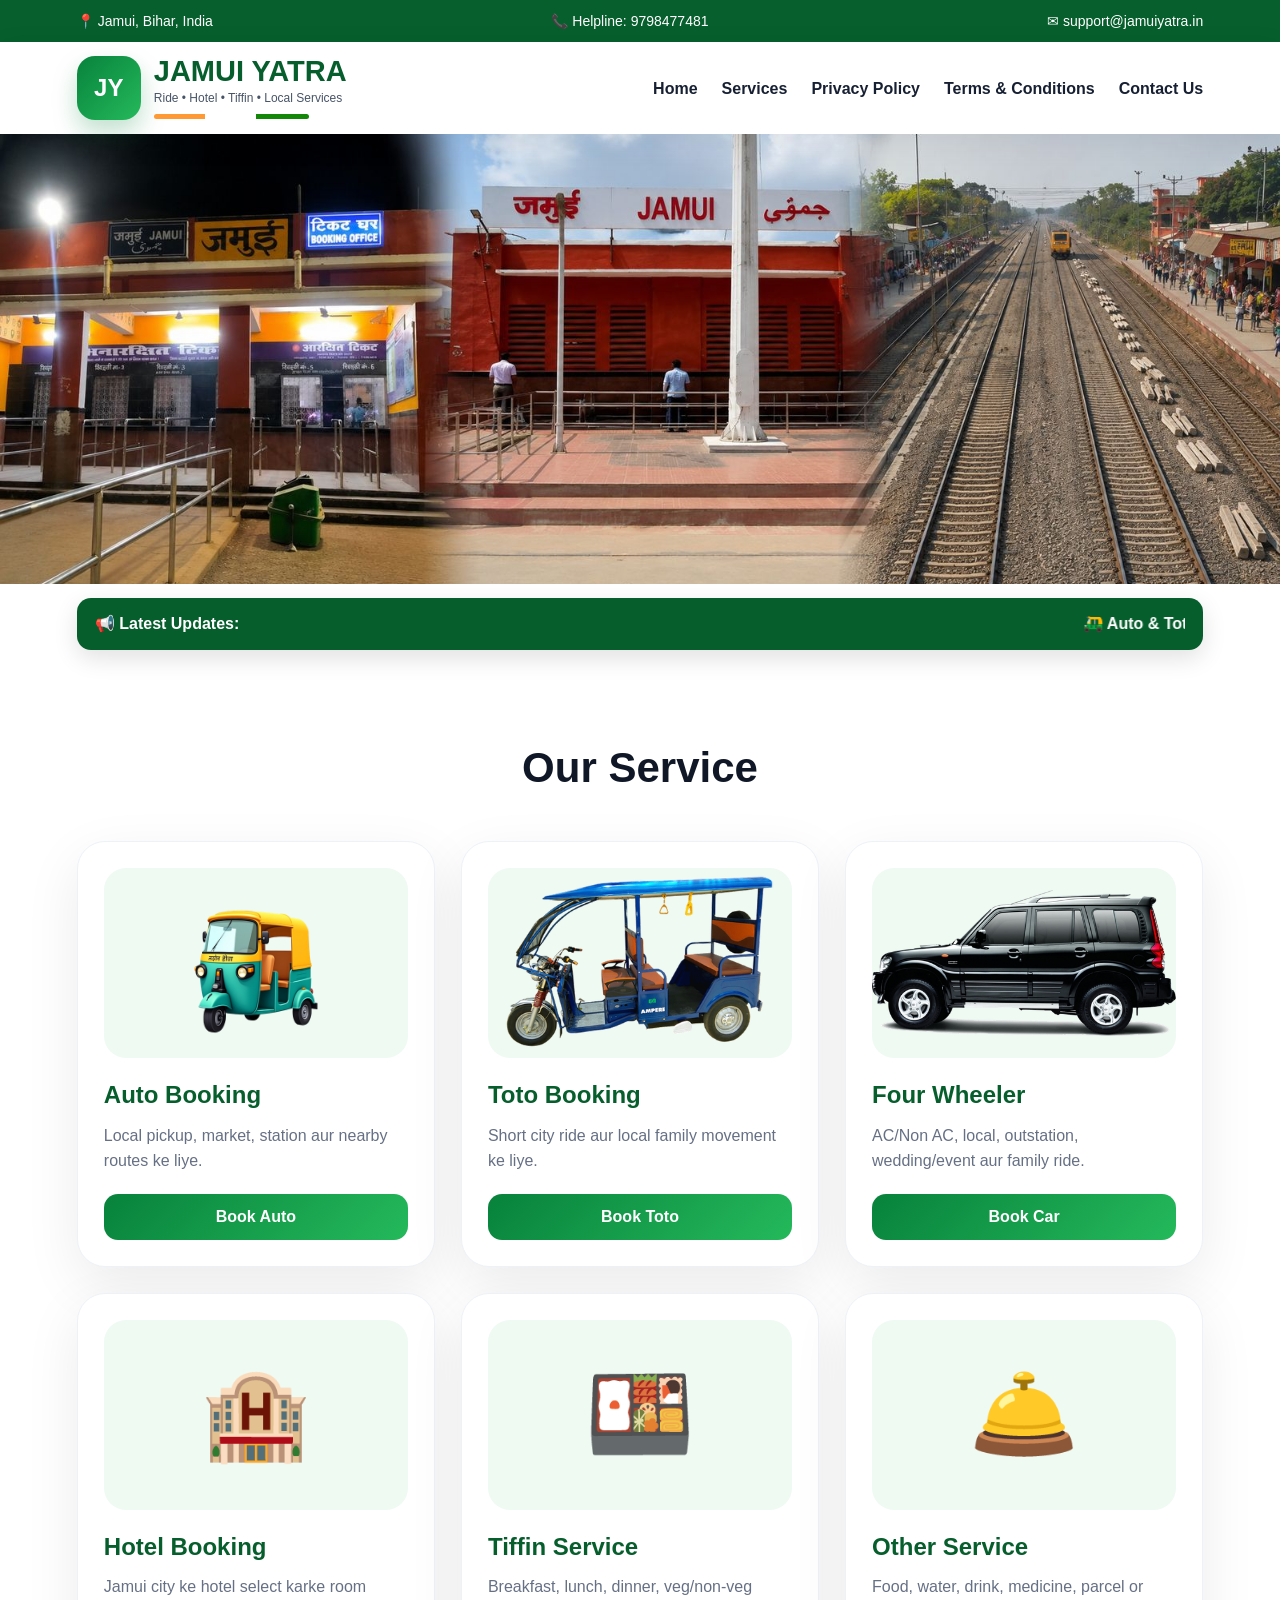
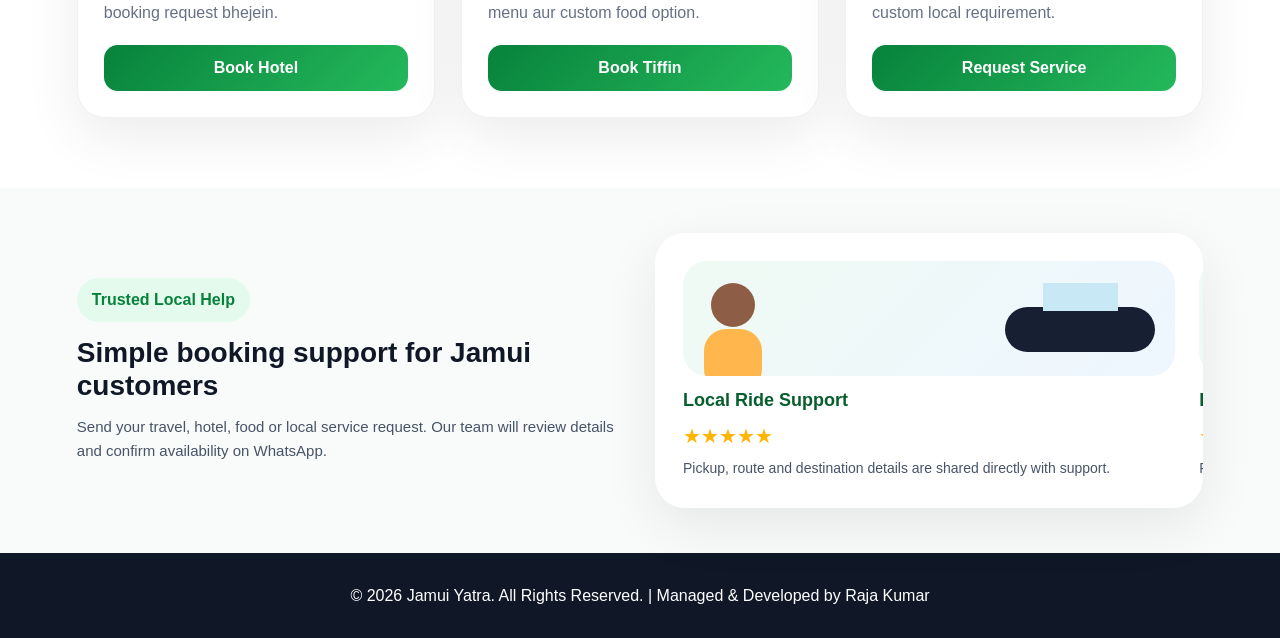
==== index.html @ f3acc450 "Update index.html" ====
<!DOCTYPE html>
<html lang="en">
<head>
<meta charset="UTF-8">
<meta name="viewport" content="width=device-width, initial-scale=1.0">
<title>Jamui Yatra - Local Service Booking</title>
 
 <link rel="icon" href="favicon-32.png">
<link rel="manifest" href="manifest.json">
<meta name="theme-color" content="#07823c">
 
<style>
*{margin:0;padding:0;box-sizing:border-box;font-family:Arial,Helvetica,sans-serif}
:root{--green:#07823c;--dark:#101828;--muted:#667085;--soft:#effaf3;--line:#e4e7ec}
body{background:#fff;color:var(--dark);line-height:1.6}
.topbar{background:#065f2c;color:#fff;display:flex;justify-content:space-between;gap:12px;flex-wrap:wrap;padding:10px 6%;font-size:14px}
.header{position:sticky;top:0;z-index:50;background:#fff;display:flex;align-items:center;justify-content:space-between;padding:14px 6%;box-shadow:0 8px 30px rgba(0,0,0,.08)}
.logo{display:flex;align-items:center;gap:13px;text-decoration:none}
.logo-mark{width:64px;height:64px;border-radius:18px;background:linear-gradient(135deg,#07823c,#25b95b);display:grid;place-items:center;color:#fff;font-weight:900;font-size:24px;box-shadow:0 12px 25px rgba(7,130,60,.25)}
.logo h1{font-size:29px;color:#075e2d;line-height:1}
.logo p{font-size:12px;color:#475467;margin-top:3px}
.india-line{height:5px;width:155px;margin-top:6px;border-radius:9px;background:linear-gradient(90deg,#ff9933 0 33%,#fff 33% 66%,#138808 66%)}
nav{display:flex;gap:24px} nav a{text-decoration:none;color:#172033;font-weight:800}
.menu{display:none;background:var(--green);color:#fff;border:0;border-radius:8px;padding:8px 12px;font-size:22px}
.hero-slider{width:100%;height:430px;position:relative;overflow:hidden;background:#eef7f2}
.slide{position:absolute;inset:0;opacity:0;transition:opacity 1s ease;background:linear-gradient(120deg,#dff7e8,#edf6ff)}
.slide.active{opacity:1}
.scene{width:100%;height:100%;position:relative;overflow:hidden}
.hill1,.hill2{position:absolute;bottom:80px;width:420px;height:420px;transform:rotate(45deg);border-radius:25px}
.hill1{right:380px;background:#3ca269} .hill2{right:120px;background:#177244}
.city{position:absolute;bottom:86px;left:0;width:100%;height:90px;background:repeating-linear-gradient(90deg,#fff 0 20px,transparent 20px 35px)}
.road{position:absolute;bottom:0;left:0;width:100%;height:90px;background:#e9eeeb;border-top:18px solid #d1d9d4}
.banner-car{position:absolute;left:8%;bottom:42px;font-size:82px;filter:drop-shadow(0 12px 12px rgba(0,0,0,.18))}
.section{padding:70px 6%}
.title{text-align:center;max-width:760px;margin:0 auto 40px}
.title h2{font-size:42px;margin-bottom:8px}
.cards{display:grid;grid-template-columns:repeat(3,1fr);gap:26px}
.card{background:#fff;border:1px solid #edf2f7;border-radius:28px;padding:26px;box-shadow:0 18px 55px rgba(0,0,0,.08);transition:.25s;display:flex;flex-direction:column}
.card:hover{transform:translateY(-6px)}
.vehicle-img{height:190px;border-radius:22px;background:#effaf3;display:grid;place-items:center;margin-bottom:18px;overflow:hidden}
.vehicle-img img{max-width:100%;max-height:180px;object-fit:contain}
.vehicle-img.emoji{font-size:88px}
.card h3{font-size:24px;color:#075e2d;margin-bottom:8px}
.card p{color:var(--muted);flex:1}
.card button,.submit{border:0;background:linear-gradient(135deg,var(--green),#25b95b);color:#fff;font-size:16px;font-weight:900;border-radius:14px;padding:14px 18px;margin-top:20px;cursor:pointer}
.customers{padding:70px 6%;background:#f8fbfa}
.customer-wrap{display:grid;grid-template-columns:.8fr 1.2fr;gap:30px;align-items:center}
.customer-text span,.team-card span{display:inline-block;background:#e4faed;color:var(--green);font-weight:900;padding:9px 15px;border-radius:999px;margin-bottom:14px}
.customer-text h2{font-size:36px;line-height:1.15;margin-bottom:12px}
.customer-text p{color:#475467}
.testimonial-slider{background:#fff;border-radius:30px;padding:25px;box-shadow:0 18px 55px rgba(0,0,0,.08);overflow:hidden}
.testimonial-track{display:flex;width:400%;animation:reviewSlide 16s infinite}
.review{width:25%;padding:12px}
.review-top{height:170px;border-radius:24px;background:linear-gradient(135deg,#effaf3,#eef6ff);position:relative;overflow:hidden;margin-bottom:18px}
.face{position:absolute;width:62px;height:62px;border-radius:50%;background:#8d5d46;top:38px;left:45px}
.body{position:absolute;width:80px;height:90px;border-radius:22px;background:#ffb74d;top:100px;left:35px}
.selfie-car{position:absolute;right:28px;bottom:32px;width:220px;height:65px;border-radius:30px;background:#172033}
.selfie-car:before{content:"";position:absolute;left:55px;top:-35px;width:110px;height:40px;background:#c8e8f5}
.review h3{color:#075e2d;font-size:22px}
.review .stars{color:#ffb400;font-size:20px;margin:5px 0}
.review p{color:#475467}
@keyframes reviewSlide{0%,20%{transform:translateX(0)}25%,45%{transform:translateX(-25%)}50%,70%{transform:translateX(-50%)}75%,95%{transform:translateX(-75%)}100%{transform:translateX(0)}}
.team{padding:70px 6%;background:#fff}
.team-card{background:linear-gradient(135deg,#f3fff7,#fff);border-radius:34px;padding:42px;box-shadow:0 15px 45px rgba(0,0,0,.06)}
.team-card h2{font-size:36px;margin-bottom:24px}
.team-grid{display:grid;grid-template-columns:repeat(2,1fr);gap:20px}
.team-grid div{background:#fff;border-radius:22px;padding:24px;border:1px solid #e4f6eb}
.team-grid b{color:#667085} .team-grid h3{font-size:24px;color:#075e2d}
.contact{margin:60px 6%;border-radius:34px;padding:50px;text-align:center;background:linear-gradient(135deg,#08793a,#26b85a);color:#fff}
.contact h2{font-size:36px} .contact a{display:inline-block;margin:20px 8px 0;background:#fff;color:#08793a;text-decoration:none;font-weight:900;padding:13px 24px;border-radius:999px}
footer{background:#101828;color:#fff;text-align:center;padding:30px}
.modal{display:none;position:fixed;inset:0;background:rgba(16,24,40,.78);z-index:100;align-items:center;justify-content:center;padding:18px}
.modal-box{background:#fff;width:100%;max-width:720px;max-height:92vh;overflow:auto;border-radius:28px;padding:30px;position:relative}
.close{position:absolute;right:16px;top:12px;width:42px;height:42px;border:0;border-radius:50%;font-size:28px;cursor:pointer}
.hint{color:var(--muted);margin:4px 0 18px}
form label{font-weight:900;margin:12px 0 6px;display:block}
form input,form textarea,form select{width:100%;padding:13px;border:1px solid #d0d5dd;border-radius:12px;font-size:15px}
form textarea{min-height:74px;resize:vertical}
.two{display:grid;grid-template-columns:1fr 1fr;gap:14px}
.field-group{display:none;background:#f9fffb;border:1px solid #ddf5e6;padding:14px;border-radius:18px;margin:12px 0}
#customDestination{margin-top:10px}
.estimate-box{background:#101828;color:#fff;border-radius:22px;padding:22px;margin:20px 0}
.estimate-box h3{font-size:22px} .estimate-box p{color:#d0d5dd;margin:8px 0 14px}
.amount-row{display:flex;justify-content:space-between;align-items:center;background:rgba(255,255,255,.08);padding:12px 14px;border-radius:14px;margin:8px 0}
.amount-row b{font-size:22px;color:#7CFFAE;text-align:right}

@media(max-width:900px){
 .hero-slider{height:300px}.cards,.customer-wrap,.team-grid{grid-template-columns:1fr}.topbar{justify-content:center}.logo-mark{width:50px;height:50px}.logo h1{font-size:20px}
 nav{display:none;position:absolute;right:6%;top:82px;flex-direction:column;background:#fff;border-radius:18px;padding:20px;box-shadow:0 18px 45px rgba(0,0,0,.16)}nav.show{display:flex}.menu{display:block}.two{grid-template-columns:1fr}.title h2,.customer-text h2,.team-card h2{font-size:30px}
}

.hero-image-slider{width:100%;height:450px;overflow:hidden;background:#f2f4f7;}
.hero-image-slider img{width:100%;height:100%;object-fit:cover;display:block;}
.latest-update{width:100%;background:#fff;padding:14px 6%;}
.update-box{display:flex;align-items:center;gap:15px;background:#075e2d;color:#fff;padding:13px 18px;border-radius:14px;box-shadow:0 8px 24px rgba(0,0,0,.12);overflow:hidden;}
.update-box strong{white-space:nowrap;}.update-box marquee{font-weight:800;}
@media(max-width:768px){.hero-image-slider{height:220px}.latest-update{padding:10px 4%}.update-box{font-size:13px;padding:10px 12px}}

.page-card{max-width:950px;margin:45px auto;background:#fff;border-radius:28px;padding:34px;box-shadow:0 18px 55px rgba(0,0,0,.08)}footer p{padding:0 10px}
.compact-customers{
  padding:45px 6%;
}
.compact-customers .customer-wrap{
  grid-template-columns:1fr 1fr;
}
.compact-customers .customer-text h2{
  font-size:28px;
  line-height:1.2;
}
.compact-customers .customer-text p{
  font-size:15px;
}
.compact-slider{
  padding:16px;
}
.compact-slider .review-top{
  height:115px;
  margin-bottom:10px;
}
.compact-slider .face{
  width:44px;
  height:44px;
  top:22px;
  left:28px;
}
.compact-slider .body{
  width:58px;
  height:62px;
  top:68px;
  left:21px;
}
.compact-slider .selfie-car{
  width:150px;
  height:45px;
  right:20px;
  bottom:24px;
}
.compact-slider .selfie-car:before{
  width:75px;
  height:28px;
  left:38px;
  top:-24px;
}
.compact-slider .review h3{
  font-size:18px;
}
.compact-slider .review p{
  font-size:14px;
}
@media(max-width:900px){
  .compact-customers .customer-wrap{grid-template-columns:1fr;}
}

</style>
</head>
<body>
<div class="topbar"><span>📍 Jamui, Bihar, India</span><span>📞 Helpline: 9798477481</span><span>✉ support@jamuiyatra.in</span></div>
<header class="header">
<a href="#home" class="logo"><div class="logo-mark">JY</div><div><h1>JAMUI YATRA</h1><p>Ride • Hotel • Tiffin • Local Services</p><div class="india-line"></div></div></a>
<button class="menu" onclick="toggleMenu()">☰</button><nav id="nav">
<a href="index.html">Home</a>
<a href="#services">Services</a>
<a href="privacy-policy.html">Privacy Policy</a>
<a href="terms-and-conditions.html">Terms & Conditions</a>
<a href="contact-us.html">Contact Us</a>
</nav></header>
<section id="home" class="hero-image-slider">
  <img src="[data-uri]" alt="Jamui Railway Station - Jamui Yatra Service">
</section>

<section class="latest-update">
  <div class="update-box">
    <strong>📢 Latest Updates:</strong>
    <marquee behavior="scroll" direction="left" scrollamount="5">
      🛺 Auto & Toto Booking Available | 🚗 Four Wheeler Booking Available | 🏨 Hotel Booking Service Live | 🍱 Tiffin Service Available | 📞 Helpline: 9798477481
    </marquee>
  </div>
</section>
<section id="services" class="section"><div class="title"><h2>Our Service</h2></div><div class="cards">
<div class="card"><div class="vehicle-img"><img src="[data-uri]"></div><h3>Auto Booking</h3><p>Local pickup, market, station aur nearby routes ke liye.</p><button onclick="openBooking('Auto Booking')">Book Auto</button></div>
<div class="card"><div class="vehicle-img"><img src="[data-uri]"></div><h3>Toto Booking</h3><p>Short city ride aur local family movement ke liye.</p><button onclick="openBooking('Toto Booking')">Book Toto</button></div>
<div class="card"><div class="vehicle-img"><img src="[data-uri]"></div><h3>Four Wheeler</h3><p>AC/Non AC, local, outstation, wedding/event aur family ride.</p><button onclick="openBooking('Four Wheeler')">Book Car</button></div>
<div class="card"><div class="vehicle-img emoji">🏨</div><h3>Hotel Booking</h3><p>Jamui city ke hotel select karke room booking request bhejein.</p><button onclick="openBooking('Hotel Booking')">Book Hotel</button></div>
<div class="card"><div class="vehicle-img emoji">🍱</div><h3>Tiffin Service</h3><p>Breakfast, lunch, dinner, veg/non-veg menu aur custom food option.</p><button onclick="openBooking('Tiffin Service')">Book Tiffin</button></div>
<div class="card"><div class="vehicle-img emoji">🛎️</div><h3>Other Service</h3><p>Food, water, drink, medicine, parcel or custom local requirement.</p><button onclick="openBooking('Other Service')">Request Service</button></div>
</div></section>
<section id="customers" class="customers compact-customers">
  <div class="customer-wrap">
    <div class="customer-text">
      <span>Trusted Local Help</span>
      <h2>Simple booking support for Jamui customers</h2>
      <p>Send your travel, hotel, food or local service request. Our team will review details and confirm availability on WhatsApp.</p>
    </div>

    <div class="testimonial-slider compact-slider">
      <div class="testimonial-track">
        <div class="review">
          <div class="review-top"><div class="face"></div><div class="body"></div><div class="selfie-car"></div></div>
          <h3>Local Ride Support</h3>
          <div class="stars">★★★★★</div>
          <p>Pickup, route and destination details are shared directly with support.</p>
        </div>
        <div class="review">
          <div class="review-top"><div class="face"></div><div class="body" style="background:#4caf50"></div><div class="selfie-car"></div></div>
          <h3>Hotel Request</h3>
          <div class="stars">★★★★★</div>
          <p>Room request is reviewed first, then availability is confirmed.</p>
        </div>
        <div class="review">
          <div class="review-top"><div class="face"></div><div class="body" style="background:#2196f3"></div><div class="selfie-car"></div></div>
          <h3>Tiffin Service</h3>
          <div class="stars">★★★★★</div>
          <p>Choose meal, quantity and delivery address in a simple form.</p>
        </div>
        <div class="review">
          <div class="review-top"><div class="face"></div><div class="body" style="background:#ff7043"></div><div class="selfie-car"></div></div>
          <h3>Local Service</h3>
          <div class="stars">★★★★★</div>
          <p>Write your requirement and get confirmation through WhatsApp.</p>
        </div>
      </div>
    </div>
  </div>
</section>


<footer>
<p>© 2026 Jamui Yatra. All Rights Reserved. | Managed & Developed by Raja Kumar</p>
</footer>
<div id="modal" class="modal"><div class="modal-box"><button class="close" onclick="closeBooking()">×</button><h2 id="modalTitle">Book Service</h2><p class="hint">Fill details in English. Final confirmation will be sent on WhatsApp.</p><form id="bookingForm">
<input type="hidden" id="serviceType">

<label>Full Name</label>
<input id="name" type="text" placeholder="Enter your full name" required>

<label>Mobile Number</label>
<input id="mobile" type="tel" placeholder="Enter your mobile number" required>

<div id="autoTotoFields" class="field-group">
  <label>Pickup Address</label>
  <textarea id="pickup" placeholder="Enter pickup address"></textarea>

  <label>Main Route</label>
  <select id="mainRoute">
    <option value="">Select Main Route</option>
    <option>Station Road</option>
    <option>Khaira Route</option>
    <option>Sikandra Route</option>
    <option>Jhajha Route</option>
    <option>Sono Route</option>
    <option>Lakshmipur Route</option>
    <option>Barhat Route</option>
    <option>Lakhisarai Route</option>
    <option>Malaypur To Kundar Route</option>
    <option>Guguldih Route</option>
    <option>Sonpe Sikadiya Route</option>
  </select>

  <label>Village Address / Nearby</label>
  <textarea id="villageAddress" placeholder="Enter village, tola, mohalla, landmark, nearby place"></textarea>
</div>

<div id="fourFields" class="field-group">
  <label>Pickup Address</label>
  <textarea id="fourPickup" placeholder="Enter pickup address"></textarea>

  <label>Destination Address</label>
  <textarea id="fourDestination" placeholder="Enter destination address"></textarea>

  <label>Car Category</label>
  <select id="carType">
    <option value="">Select car category</option>
    <option>SUV</option>
    <option>Sedan</option>
    <option>Luxury Car</option>
  </select>

  <label>AC Preference</label>
  <select id="acType">
    <option value="">Select AC preference</option>
    <option>AC</option>
    <option>Non AC</option>
  </select>

  <label>Trip Type</label>
  <select id="tripType">
    <option value="">Select trip type</option>
    <option>Local</option>
    <option>Outstation</option>
    <option>One Way</option>
    <option>Round Trip</option>
    <option>Wedding / Event</option>
  </select>
</div>

<div id="hotelFields" class="field-group">
  <label>Select Hotel</label>
  <select id="hotelName">
    <option value="">Choose Hotel</option>
    <option>Hotel Atithi Place</option>
    <option>Hotel Neeraj International</option>
    <option>Hotel Sneha Rest House</option>
    <option>Pramila Rest House</option>
    <option>Maa Janki Rest House</option>
    <option>GenX Brij</option>
    <option>Sangita International</option>
    <option>Hotel Shashi Grand</option>
    <option>Hotel J P Grand</option>
    <option>ARADHANA RESORT IN BIHAR</option>
    <option>Other Hotel</option>
  </select>

  <label>Room Type</label>
  <select id="hotelType">
    <option value="">Select Room Type</option>
    <option>Budget Room</option>
    <option>Standard Room</option>
    <option>Family Room</option>
    <option>AC Room</option>
  </select>

  <label>Check-in Date</label>
  <input id="checkin" type="date">

  <label>Check-out Date</label>
  <input id="checkout" type="date">

  <label>Number of Guests</label>
  <input id="guests" type="number" placeholder="Example: 2">
</div>

<div id="tiffinFields" class="field-group">
  <label>Meal Type</label>
  <select id="tiffinType" onchange="updateFoodMenu();updateTiffinAmount()">
    <option value="">Select Meal</option>
    <option value="breakfast">Breakfast</option>
    <option value="lunch">Lunch</option>
    <option value="dinner">Dinner</option>
  </select>

  <div id="foodTypeWrap">
    <label>Food Preference</label>
    <select id="foodType" onchange="updateFoodMenu();updateTiffinAmount()">
      <option value="">Select Food Type</option>
      <option value="veg">Veg</option>
      <option value="nonveg">Non Veg</option>
    </select>
  </div>

  <label>Choose Food Menu</label>
  <select id="foodMenu" onchange="updateTiffinAmount()">
    <option value="">Select Menu</option>
  </select>

  <label>Custom Food Request</label>
  <textarea id="customFood" placeholder="Write your custom food requirement"></textarea>

  <label>Delivery Address</label>
  <textarea id="tiffinAddress" placeholder="Enter tiffin delivery address"></textarea>

  <label>Quantity</label>
  <input id="quantity" type="number" value="1" min="1" oninput="updateTiffinAmount()">

  <div class="estimate-box">
    <p>Tiffin Amount</p>
    <div class="amount-row"><span>Total</span><b id="tiffinAmount">Select menu first</b></div>
  </div>
</div>

<div id="otherFields" class="field-group">
  <label>Other Service Type</label>
  <select id="otherType">
    <option value="">Select service type</option>
    <option>Drinking Water Delivery</option>
    <option>Food / Parcel Delivery</option>
    <option>Cold Drink / Snacks</option>
    <option>Medicine Pickup</option>
    <option>Custom Service</option>
  </select>

  <label>Service Requirement</label>
  <textarea id="requirement" placeholder="Write full service requirement"></textarea>

  <label>Delivery / Service Address</label>
  <textarea id="otherAddress" placeholder="Enter delivery or service address"></textarea>
</div>

<div id="dateTimeFields" class="two">
  <div><label>Date</label><input id="date" type="date"></div>
  <div><label>Time</label><input id="time" type="time"></div>
</div>

<button class="submit" type="submit">Submit Booking Request</button>
</form></div></div>
<script>
const WHATSAPP_NUMBER="919798477481";
const menuData={
  breakfast:[["Kachori Sabji - 1 Plate 5 pcs",40],["Litti Chokha - 1 Plate 4 pcs",40],["Roti Sabji - 1 Plate 4 pcs",40],["Custom Breakfast Request",0]],
  lunch_veg:[["Rice Dal Sabji - 1 Plate",55],["Tadka Roti - 1 Plate",60],["Paneer Masala Roti - 1 Plate",70],["Custom Veg Lunch Request",0]],
  lunch_nonveg:[["Chicken Rice - 1 Plate 2 pcs chicken",70],["Fish Rice - 1 Plate 2 pcs fish",70],["Egg Rice - 1 Plate 2 pcs egg",60],["Custom Non Veg Lunch Request",0]],
  dinner_veg:[["Rice Dal Sabji - 1 Plate",55],["Tadka Roti - 1 Plate",60],["Paneer Masala Roti - 1 Plate",70],["Custom Veg Dinner Request",0]],
  dinner_nonveg:[["Chicken Rice - 1 Plate 2 pcs chicken",70],["Fish Rice - 1 Plate 2 pcs fish",70],["Egg Rice - 1 Plate 2 pcs egg",60],["Custom Non Veg Dinner Request",0]]
};
let currentService="";
function toggleMenu(){document.getElementById("nav").classList.toggle("show")}
function hideGroups(){
  ["autoTotoFields","fourFields","hotelFields","tiffinFields","otherFields"].forEach(id=>{
    let el=document.getElementById(id);
    if(el) el.style.display="none";
  });
}
function openBooking(service){
  currentService=service;
  document.getElementById("modal").style.display="flex";
  document.getElementById("modalTitle").innerText=service;
  document.getElementById("serviceType").value=service;
  hideGroups();
  document.getElementById("dateTimeFields").style.display=service==="Hotel Booking"?"none":"grid";
  if(service==="Auto Booking"||service==="Toto Booking") document.getElementById("autoTotoFields").style.display="block";
  if(service==="Four Wheeler") document.getElementById("fourFields").style.display="block";
  if(service==="Hotel Booking") document.getElementById("hotelFields").style.display="block";
  if(service==="Tiffin Service"){
    document.getElementById("tiffinFields").style.display="block";
    updateFoodMenu();
    updateTiffinAmount();
  }
  if(service==="Other Service") document.getElementById("otherFields").style.display="block";
}
function closeBooking(){document.getElementById("modal").style.display="none"}
window.onclick=e=>{if(e.target===document.getElementById("modal")) closeBooking()}
function bookingId(){
  let d=new Date();
  let y=String(d.getFullYear()).slice(2);
  let m=String(d.getMonth()+1).padStart(2,"0");
  let day=String(d.getDate()).padStart(2,"0");
  let r=Math.floor(1000+Math.random()*9000);
  return `JY-${y}${m}${day}-${r}`;
}
function updateFoodMenu(){
  const meal=document.getElementById("tiffinType").value;
  const food=document.getElementById("foodType").value;
  const sel=document.getElementById("foodMenu");
  const foodWrap=document.getElementById("foodTypeWrap");
  sel.innerHTML='<option value="">Select Menu</option>';
  let key="";
  if(meal==="breakfast"){
    foodWrap.style.display="none";
    key="breakfast";
  }else{
    foodWrap.style.display="block";
    key=meal&&food?meal+"_"+food:"";
  }
  if(menuData[key]){
    menuData[key].forEach(i=>{
      let o=document.createElement("option");
      o.value=i[0]+"|"+i[1];
      o.textContent=i[0];
      sel.appendChild(o);
    });
  }
}
function updateTiffinAmount(){
  let menu=document.getElementById("foodMenu").value;
  let qty=parseInt(document.getElementById("quantity").value||"1");
  if(!menu||qty<1){
    document.getElementById("tiffinAmount").innerText="Select menu first";
    return;
  }
  let parts=menu.split("|");
  let price=parseInt(parts[1]||"0");
  document.getElementById("tiffinAmount").innerText=price===0?"Confirm on WhatsApp":"₹"+(price*qty);
}
function required(value,msg){
  if(!value||String(value).trim()===""){
    alert(msg);
    return false;
  }
  return true;
}
document.getElementById("bookingForm").addEventListener("submit",function(e){
  e.preventDefault();
  let id=bookingId();
  let name=document.getElementById("name").value;
  let mobile=document.getElementById("mobile").value;
  if(!required(name,"Please enter full name.")) return;
  if(!required(mobile,"Please enter mobile number.")) return;
  let details="";
  if(currentService==="Auto Booking"||currentService==="Toto Booking"){
    if(!required(document.getElementById("pickup").value,"Please enter pickup address.")) return;
    if(!required(document.getElementById("mainRoute").value,"Please select main route.")) return;
    if(!required(document.getElementById("villageAddress").value,"Please enter village / nearby address.")) return;
    details+=`Pickup Address: ${document.getElementById("pickup").value}
Main Route: ${document.getElementById("mainRoute").value}
Village / Nearby Address: ${document.getElementById("villageAddress").value}
`;
  }
  if(currentService==="Four Wheeler"){
    if(!required(document.getElementById("fourPickup").value,"Please enter pickup address.")) return;
    if(!required(document.getElementById("fourDestination").value,"Please enter destination address.")) return;
    details+=`Pickup Address: ${document.getElementById("fourPickup").value}
Destination Address: ${document.getElementById("fourDestination").value}
Car Category: ${document.getElementById("carType").value||"Not selected"}
AC Preference: ${document.getElementById("acType").value||"Not selected"}
Trip Type: ${document.getElementById("tripType").value||"Not selected"}
`;
  }
  if(currentService==="Hotel Booking"){
    if(!required(document.getElementById("hotelName").value,"Please select hotel.")) return;
    if(!required(document.getElementById("hotelType").value,"Please select room type.")) return;
    if(!required(document.getElementById("checkin").value,"Please select check-in date.")) return;
    if(!required(document.getElementById("checkout").value,"Please select check-out date.")) return;
    if(!required(document.getElementById("guests").value,"Please enter guests.")) return;
    details+=`Hotel: ${document.getElementById("hotelName").value}
Room Type: ${document.getElementById("hotelType").value}
Check-in: ${document.getElementById("checkin").value}
Check-out: ${document.getElementById("checkout").value}
Guests: ${document.getElementById("guests").value}
`;
  }
  if(currentService==="Tiffin Service"){
    if(!required(document.getElementById("tiffinType").value,"Please select meal type.")) return;
    if(!required(document.getElementById("foodMenu").value,"Please select food menu.")) return;
    if(!required(document.getElementById("tiffinAddress").value,"Please enter delivery address.")) return;
    details+=`Meal Type: ${document.getElementById("tiffinType").selectedOptions[0].text}
Food Type: ${document.getElementById("foodType").value||"Not required"}
Food Menu: ${document.getElementById("foodMenu").selectedOptions[0].text}
Quantity: ${document.getElementById("quantity").value||"1"}
Total Amount: ${document.getElementById("tiffinAmount").innerText}
Custom Food: ${document.getElementById("customFood").value||"Not provided"}
Delivery Address: ${document.getElementById("tiffinAddress").value}
`;
  }
  if(currentService==="Other Service"){
    if(!required(document.getElementById("otherType").value,"Please select service type.")) return;
    if(!required(document.getElementById("requirement").value,"Please write requirement.")) return;
    if(!required(document.getElementById("otherAddress").value,"Please enter delivery / service address.")) return;
    details+=`Service Type: ${document.getElementById("otherType").value}
Requirement: ${document.getElementById("requirement").value}
Delivery / Service Address: ${document.getElementById("otherAddress").value}
`;
  }
  let date=currentService==="Hotel Booking"?document.getElementById("checkin").value:document.getElementById("date").value;
  let time=currentService==="Hotel Booking"?"Not required":document.getElementById("time").value;
  if(currentService!=="Hotel Booking"){
    if(!required(date,"Please select date.")) return;
    if(!required(time,"Please select time.")) return;
  }
  let msg=`New Jamui Yatra Booking Request

Booking ID: ${id}
Status: Pending Confirmation

Name: ${name}
Mobile: ${mobile}
Service: ${currentService}
Date: ${date}
Time: ${time}

${details}
Fare / Final Amount: To be confirmed on WhatsApp

Managed & Developed by Raja Kumar`;
  window.open(`https://wa.me/${WHATSAPP_NUMBER}?text=${encodeURIComponent(msg)}`,"_blank");
});
</script>
</body>
</html>
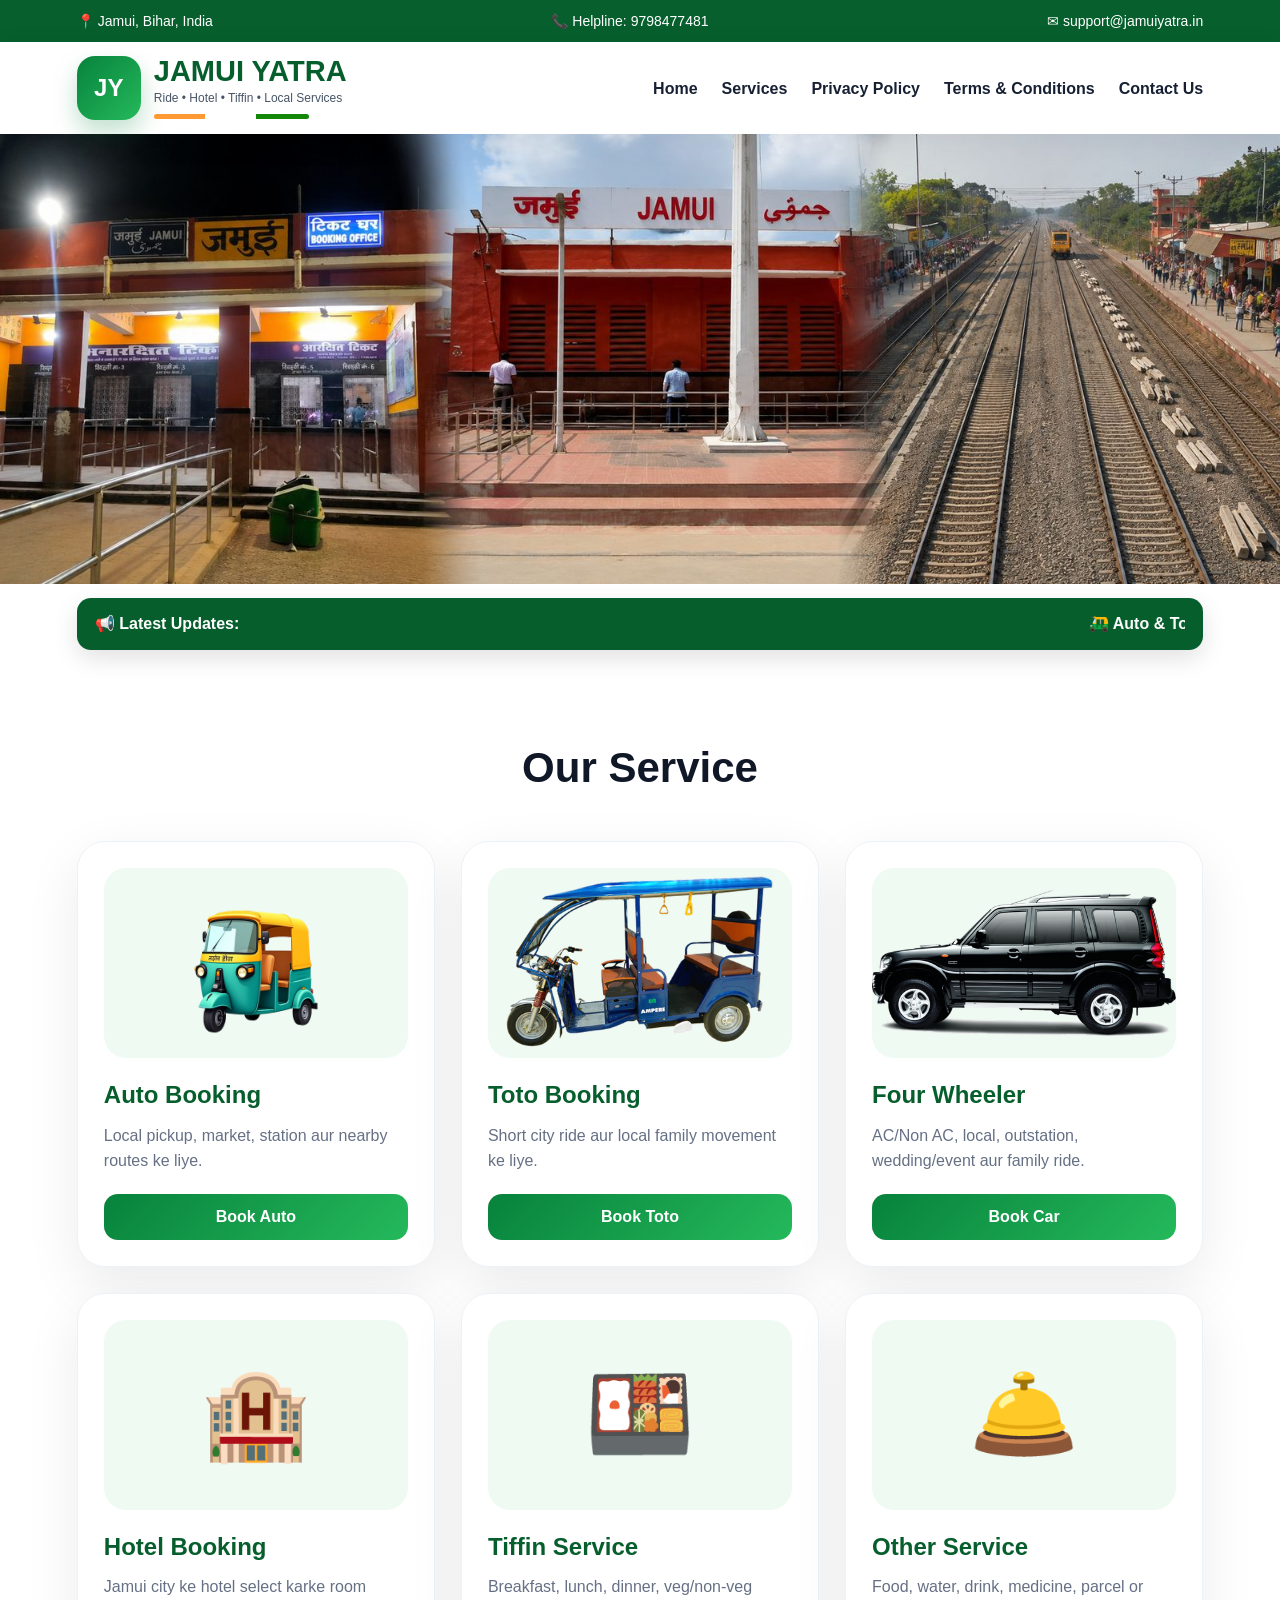
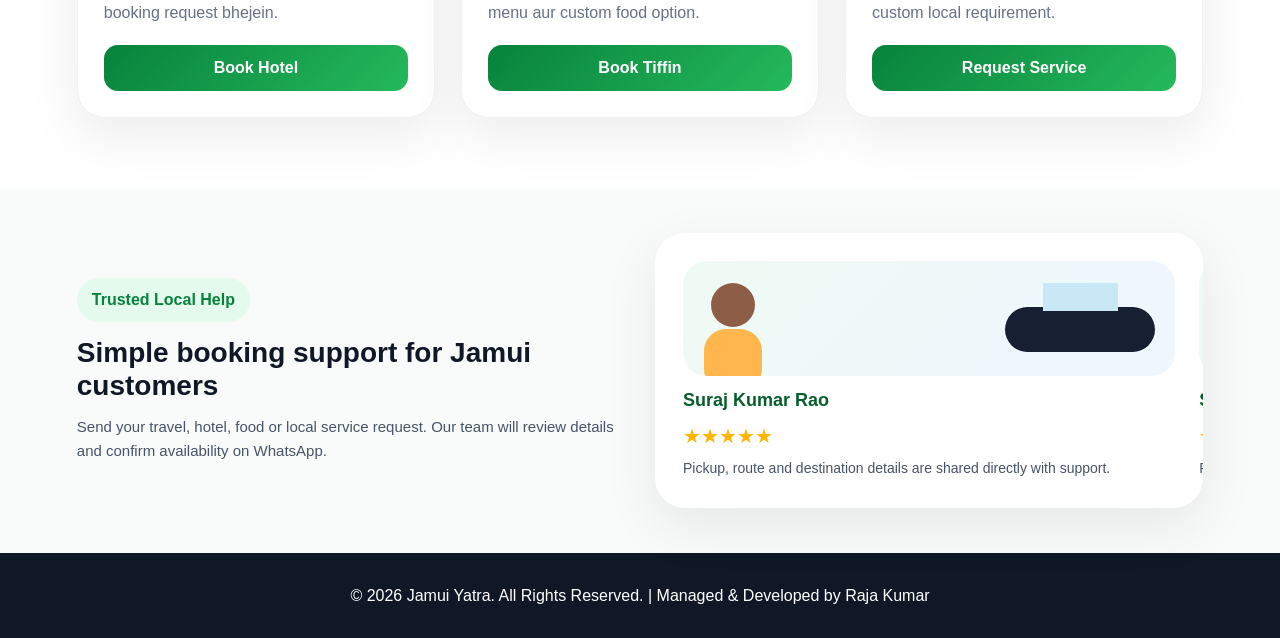
==== commit 8e94ffa5: "Update index.html" ====
--- a/index.html
+++ b/index.html
@@ -3,7 +3,7 @@
 <head>
 <meta charset="UTF-8">
 <meta name="viewport" content="width=device-width, initial-scale=1.0">
-<title>Jamui Yatra - Local Service Booking</title>
+<title>JamuiYatra.In - Jamui Yatra Toto, Auto, Four Wheeler Local Service Booking</title>
  
  <link rel="icon" href="favicon-32.png">
 <link rel="manifest" href="manifest.json">
@@ -196,25 +196,25 @@
       <div class="testimonial-track">
         <div class="review">
           <div class="review-top"><div class="face"></div><div class="body"></div><div class="selfie-car"></div></div>
-          <h3>Local Ride Support</h3>
+          <h3>Suraj Kumar Rao</h3>
           <div class="stars">★★★★★</div>
           <p>Pickup, route and destination details are shared directly with support.</p>
         </div>
         <div class="review">
           <div class="review-top"><div class="face"></div><div class="body" style="background:#4caf50"></div><div class="selfie-car"></div></div>
-          <h3>Hotel Request</h3>
+          <h3>Santosh Kumar Saw</h3>
           <div class="stars">★★★★★</div>
           <p>Room request is reviewed first, then availability is confirmed.</p>
         </div>
         <div class="review">
           <div class="review-top"><div class="face"></div><div class="body" style="background:#2196f3"></div><div class="selfie-car"></div></div>
-          <h3>Tiffin Service</h3>
+          <h3>Sushmita Singh</h3>
           <div class="stars">★★★★★</div>
           <p>Choose meal, quantity and delivery address in a simple form.</p>
         </div>
         <div class="review">
           <div class="review-top"><div class="face"></div><div class="body" style="background:#ff7043"></div><div class="selfie-car"></div></div>
-          <h3>Local Service</h3>
+          <h3>Puja Kumari</h3>
           <div class="stars">★★★★★</div>
           <p>Write your requirement and get confirmation through WhatsApp.</p>
         </div>
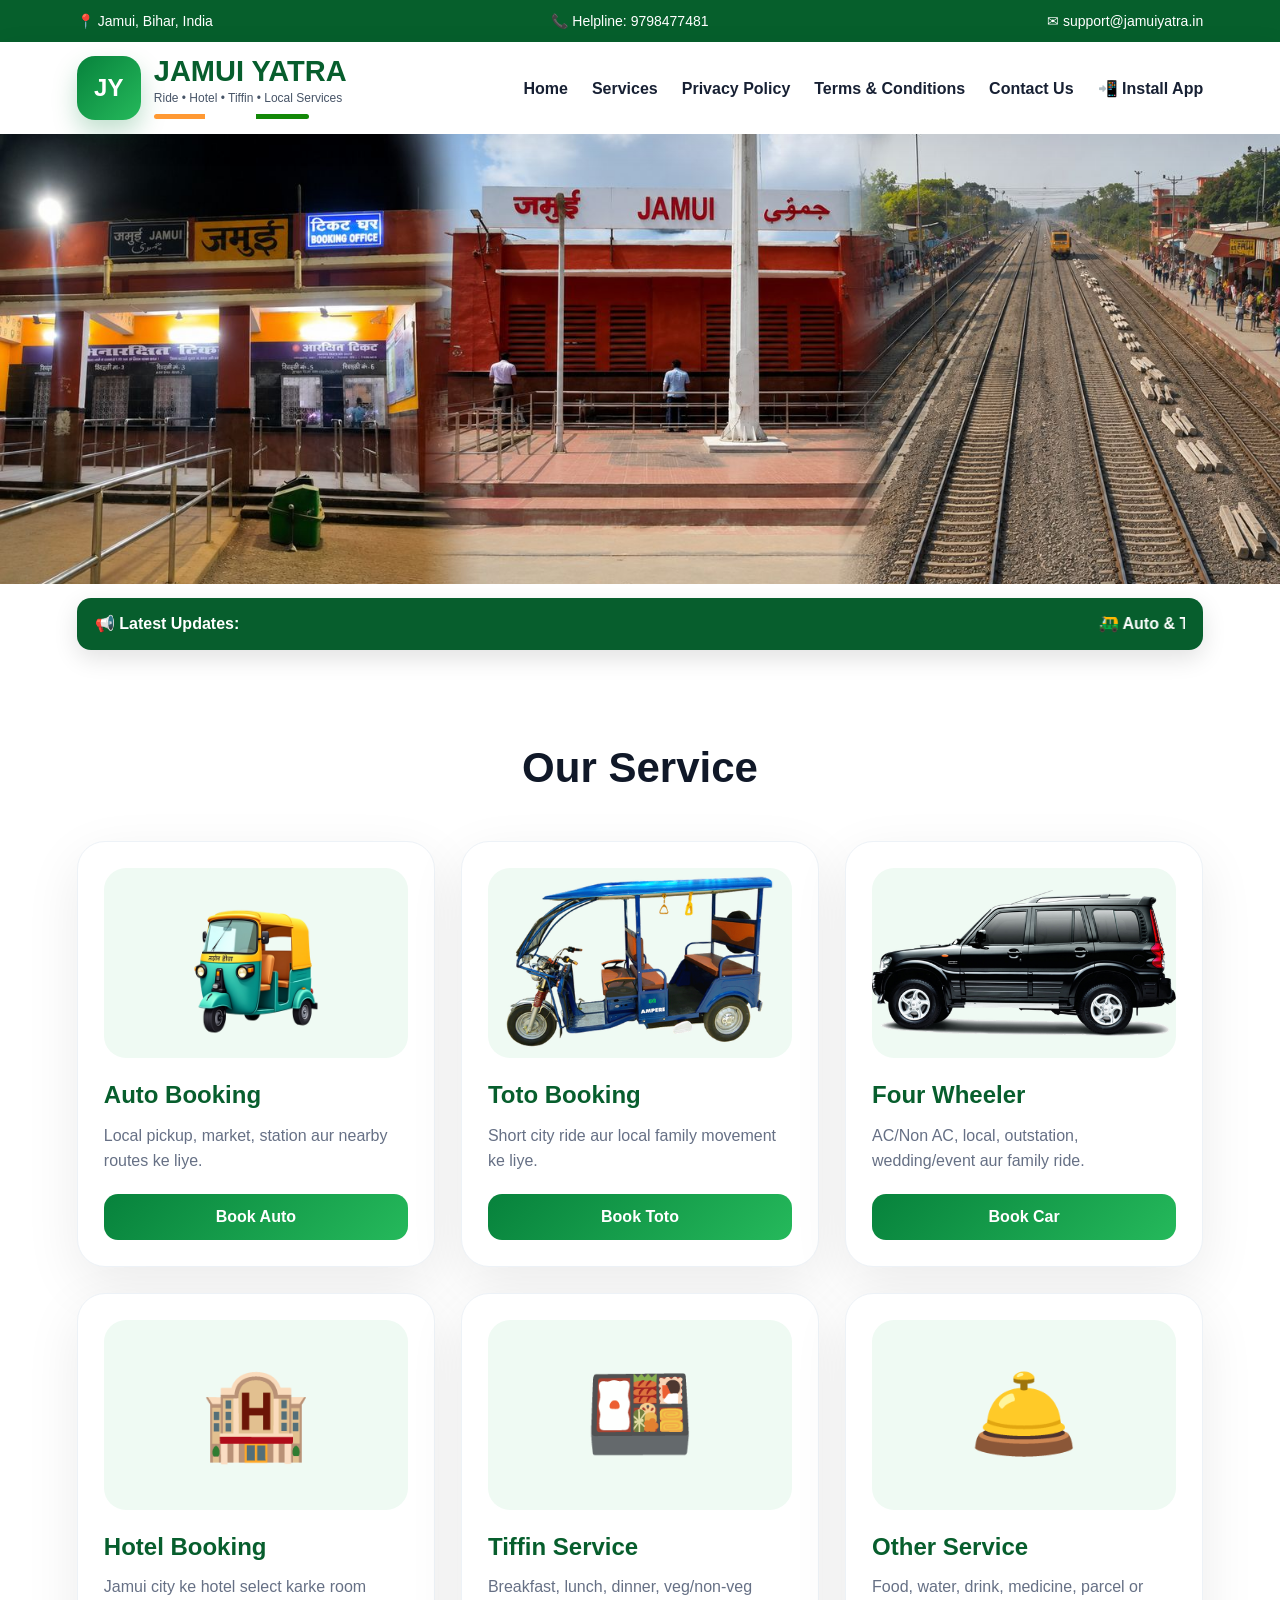
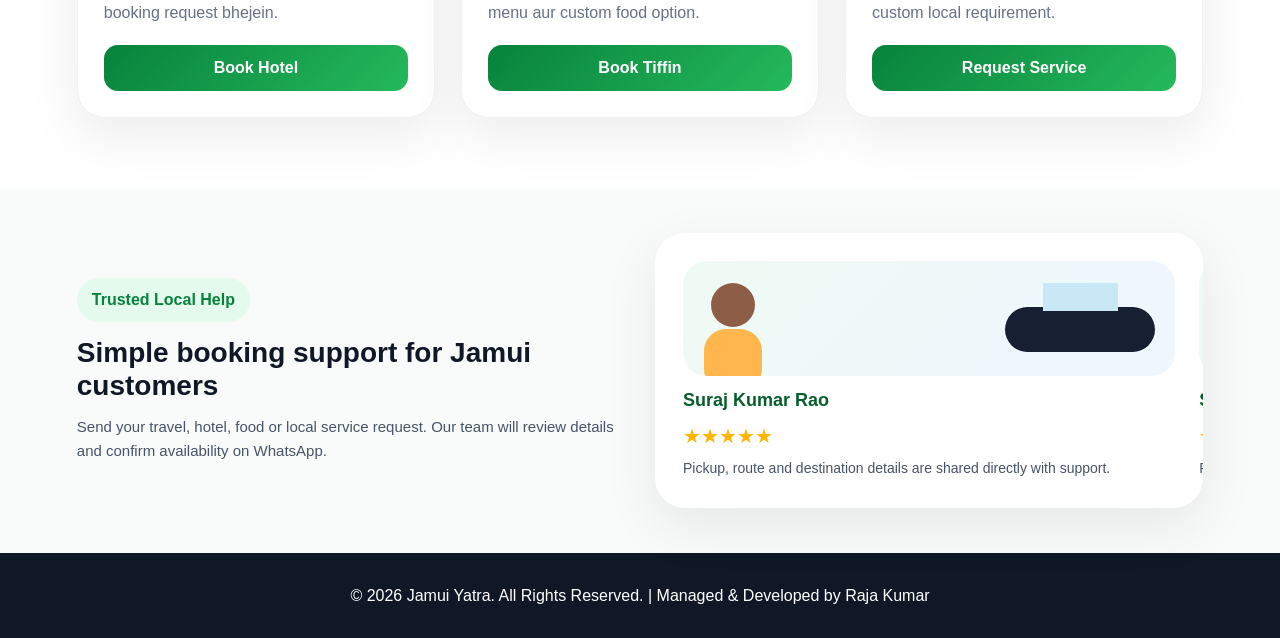
==== commit 4ecbbcd1: "Update index.html" ====
--- a/index.html
+++ b/index.html
@@ -163,6 +163,7 @@
 <a href="privacy-policy.html">Privacy Policy</a>
 <a href="terms-and-conditions.html">Terms & Conditions</a>
 <a href="contact-us.html">Contact Us</a>
+ <a href="#" id="installAppBtn">📲 Install App</a>
 </nav></header>
 <section id="home" class="hero-image-slider">
   <img src="[data-uri]" alt="Jamui Railway Station - Jamui Yatra Service">
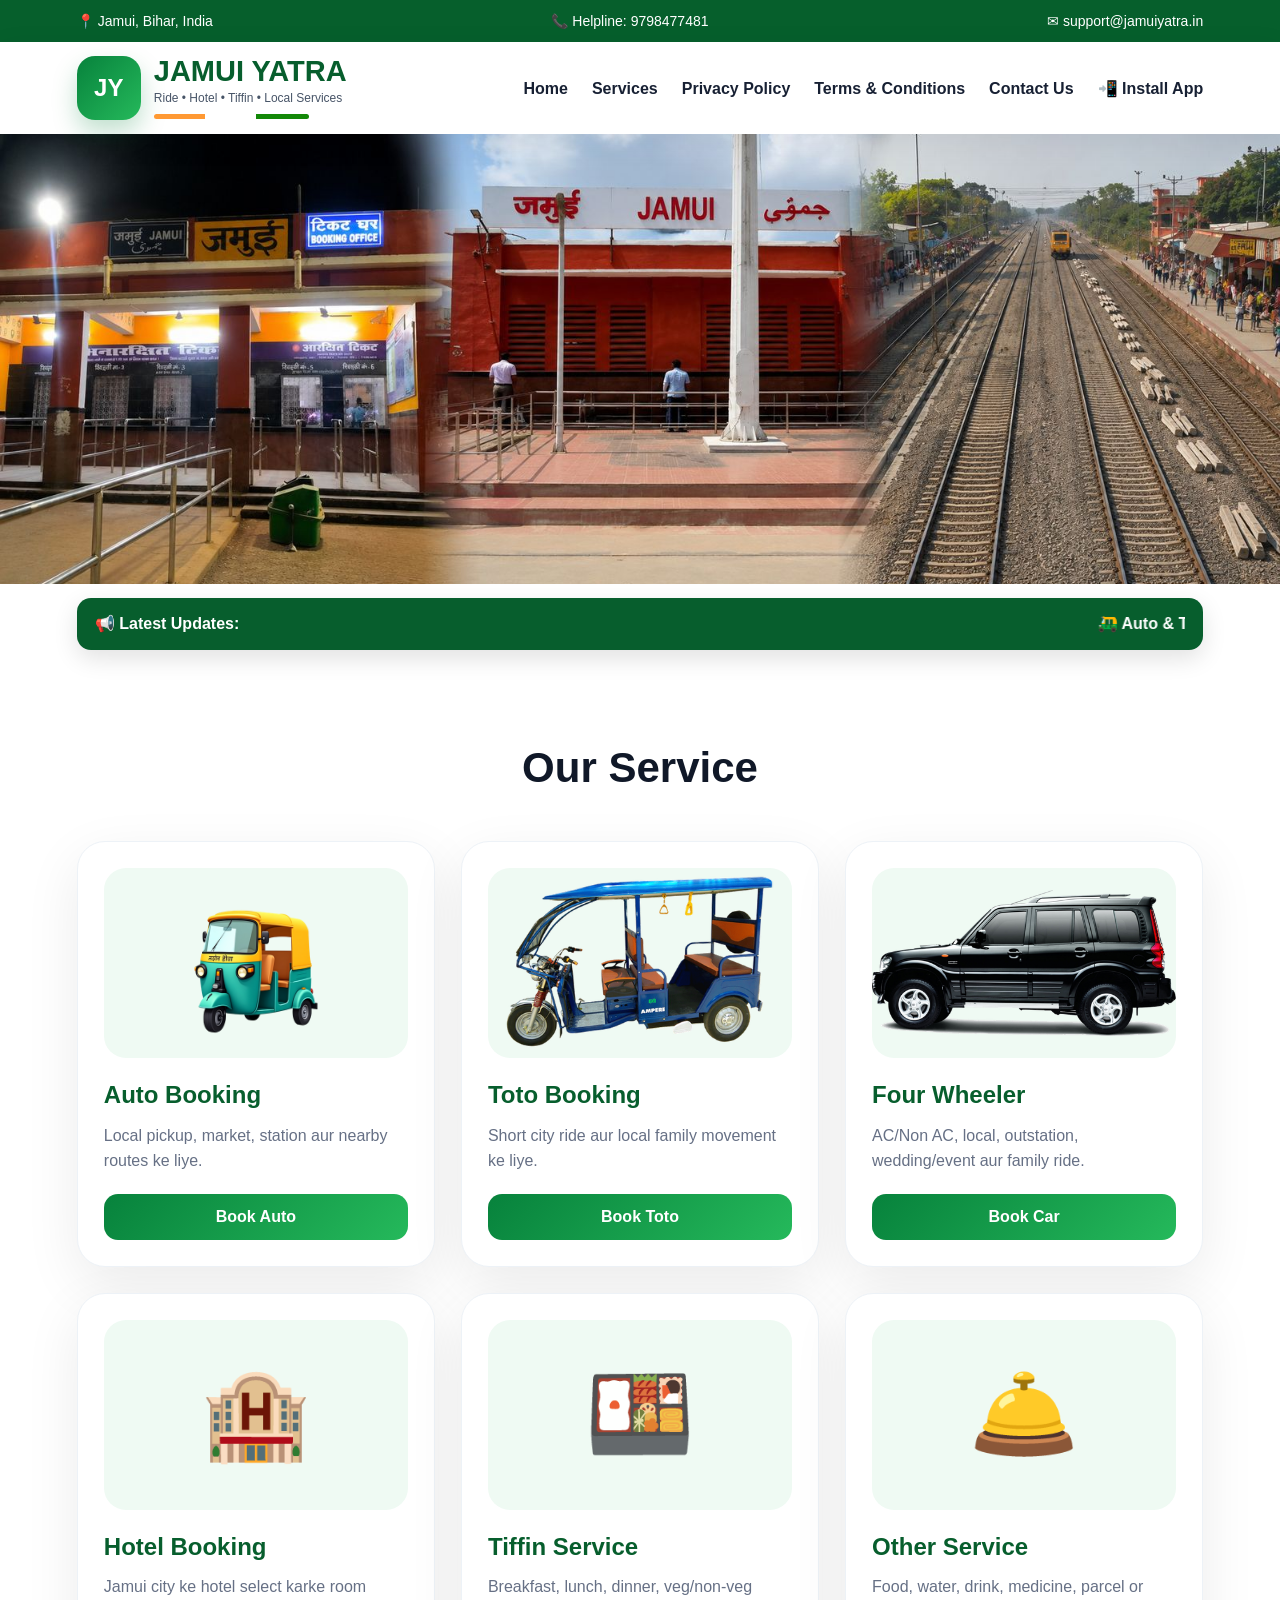
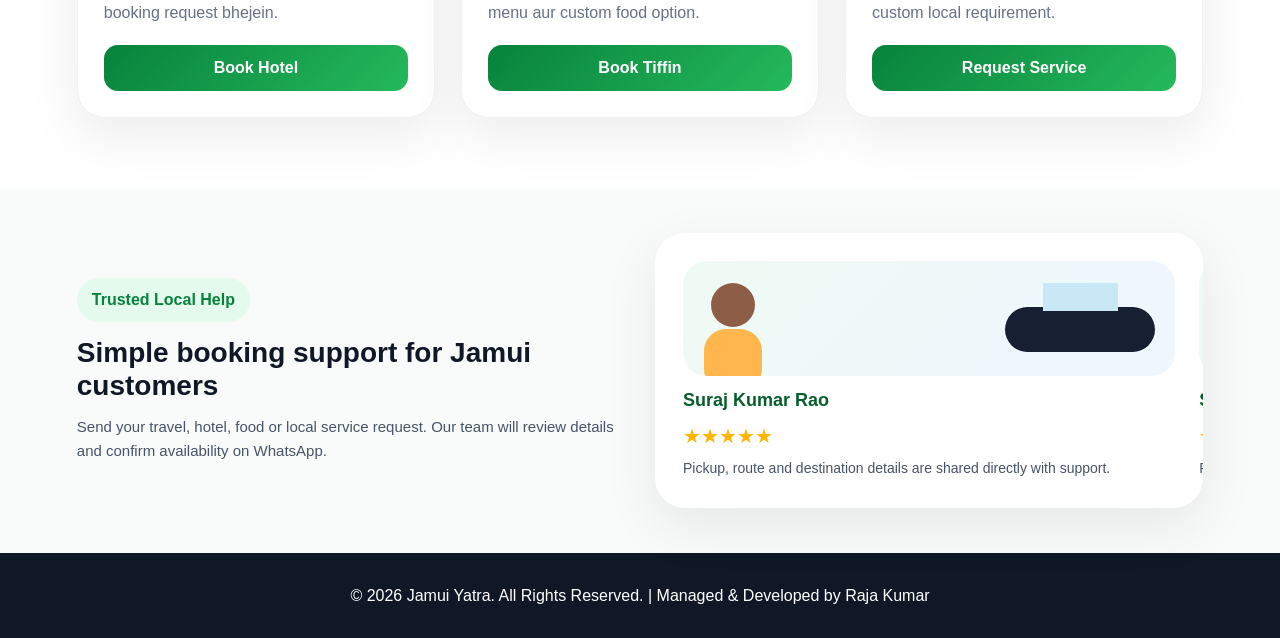
==== commit 80c25c28: "Update index.html" ====
--- a/index.html
+++ b/index.html
@@ -564,5 +564,33 @@
   window.open(`https://wa.me/${WHATSAPP_NUMBER}?text=${encodeURIComponent(msg)}`,"_blank");
 });
 </script>
+ <script>
+let deferredPrompt;
+
+window.addEventListener('beforeinstallprompt', (e) => {
+    e.preventDefault();
+    deferredPrompt = e;
+
+    document.getElementById('installAppBtn').style.display = 'inline-block';
+});
+
+document.getElementById('installAppBtn').addEventListener('click', async () => {
+
+    if (!deferredPrompt) {
+        alert("Install option is not available right now.");
+        return;
+    }
+
+    deferredPrompt.prompt();
+
+    const result = await deferredPrompt.userChoice;
+
+    if (result.outcome === 'accepted') {
+        console.log('App installed');
+    }
+
+    deferredPrompt = null;
+});
+</script>
 </body>
 </html>
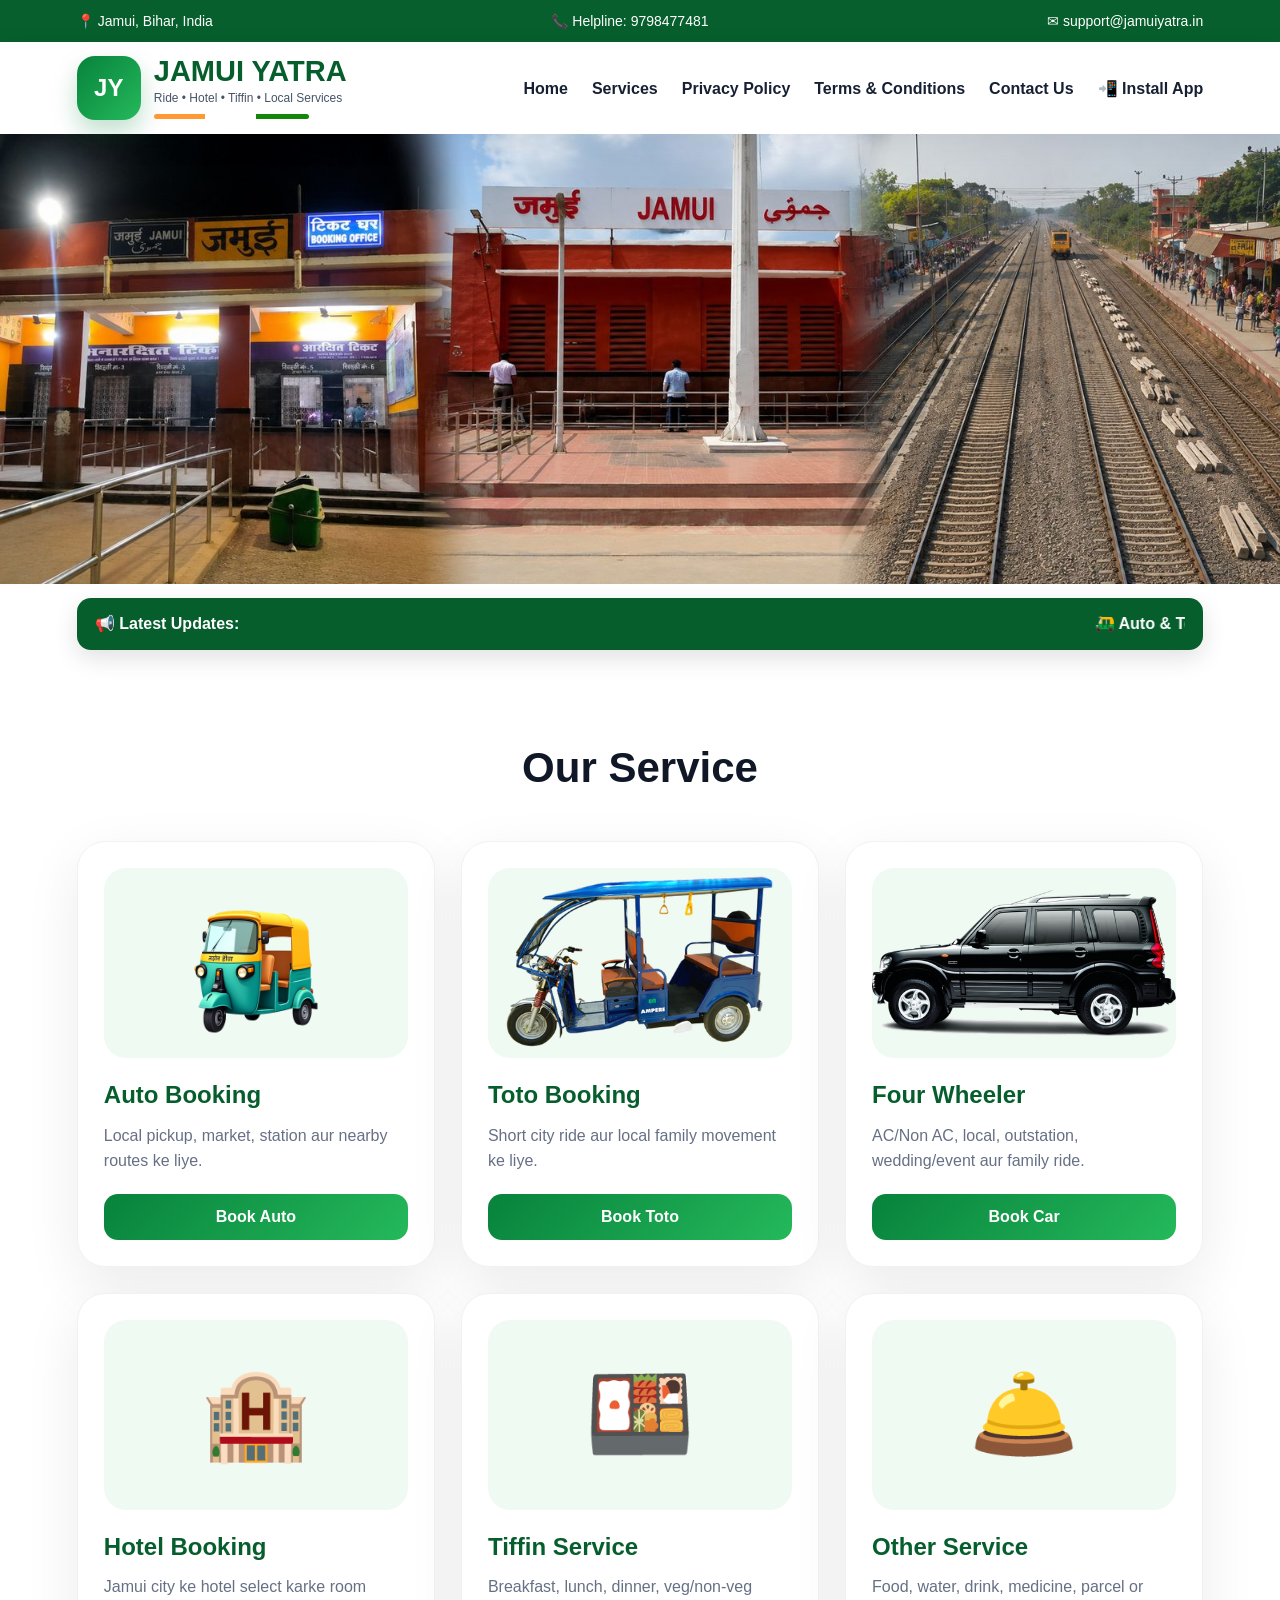
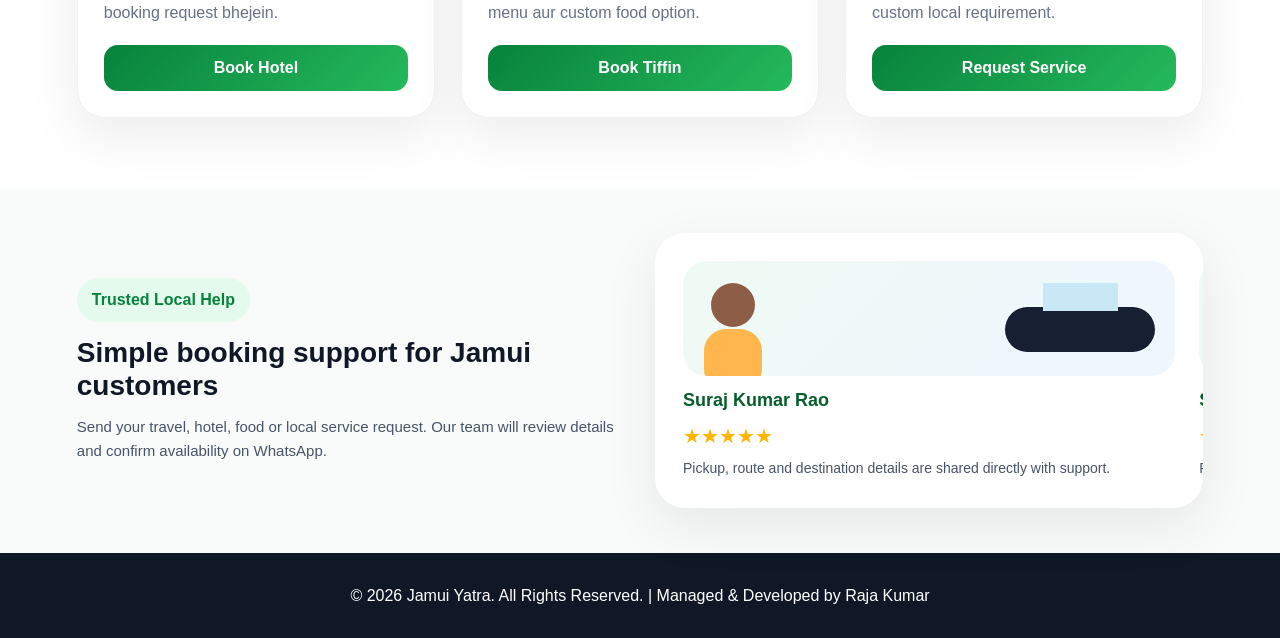
==== commit d51a06b5: "Update index.html" ====
--- a/index.html
+++ b/index.html
@@ -592,5 +592,10 @@
     deferredPrompt = null;
 });
 </script>
+ <script>
+if ("serviceWorker" in navigator) {
+  navigator.serviceWorker.register("/service-worker.js");
+}
+</script>
 </body>
 </html>
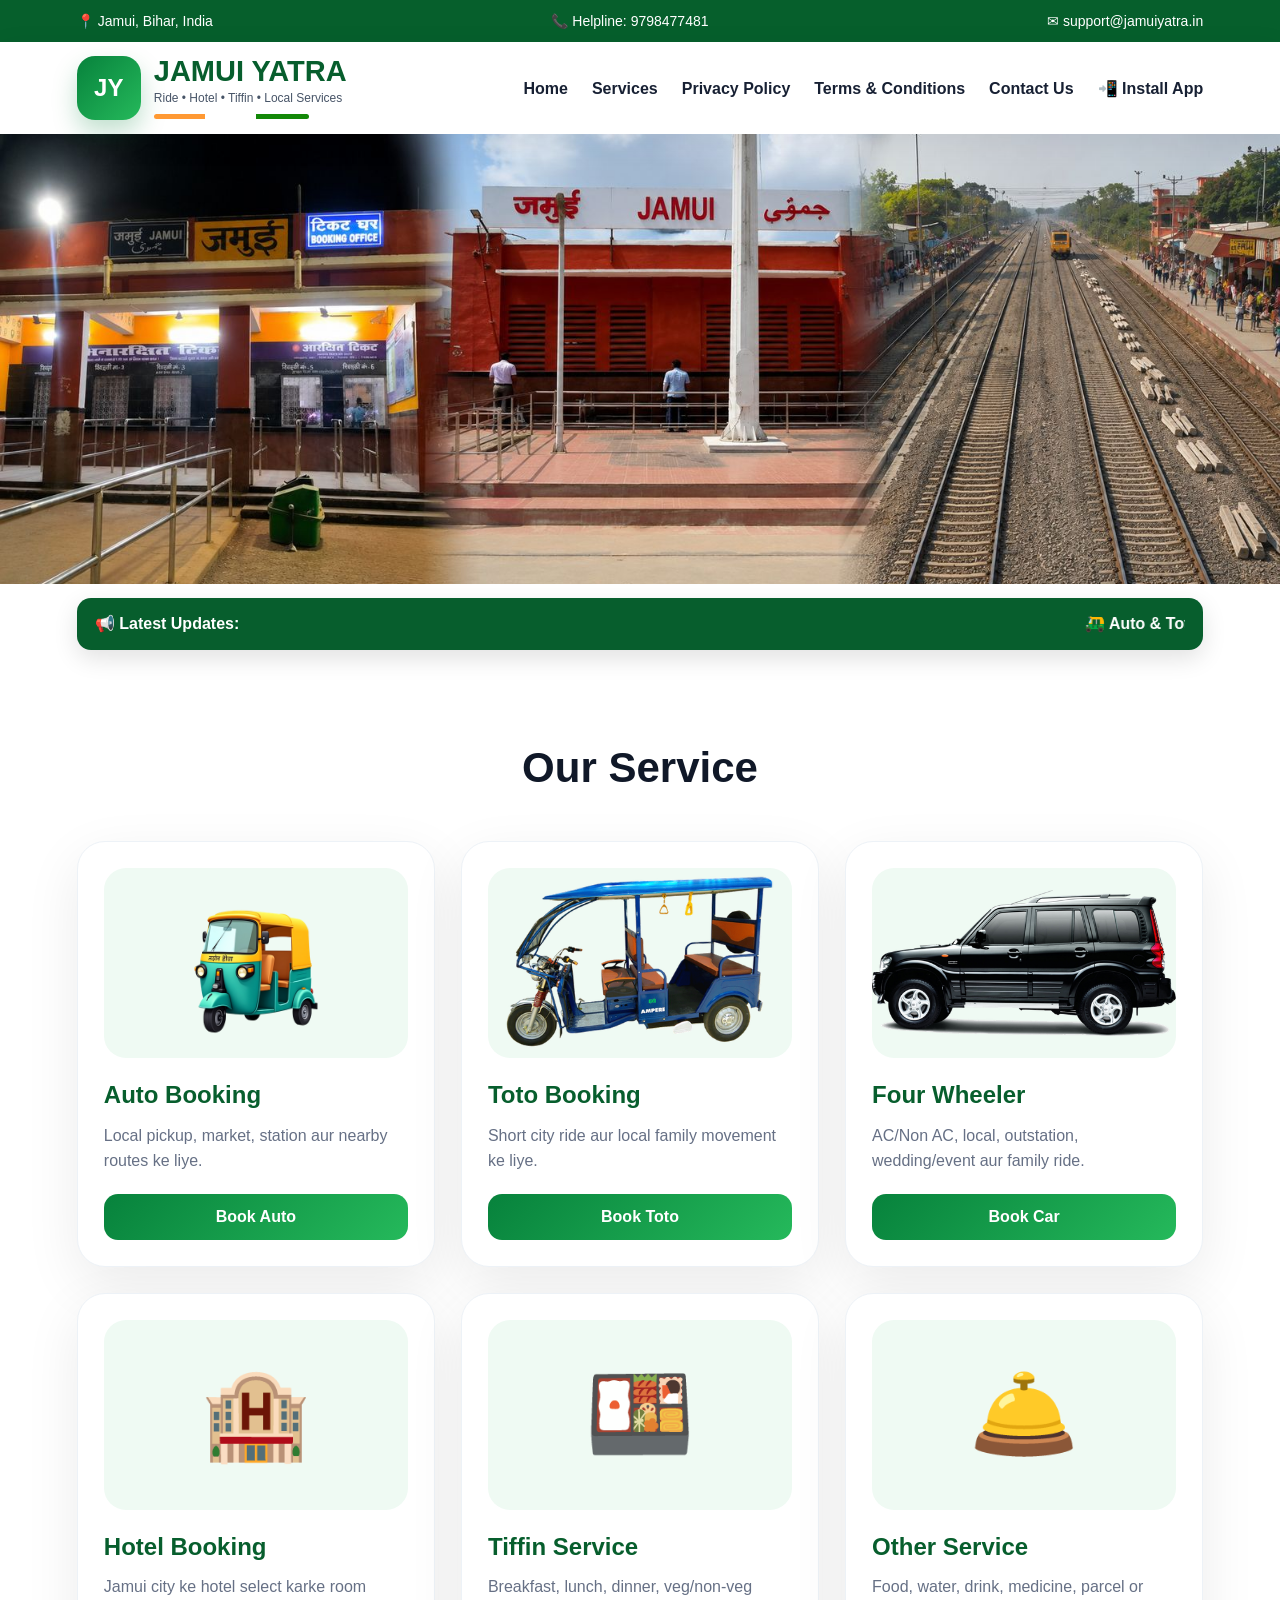
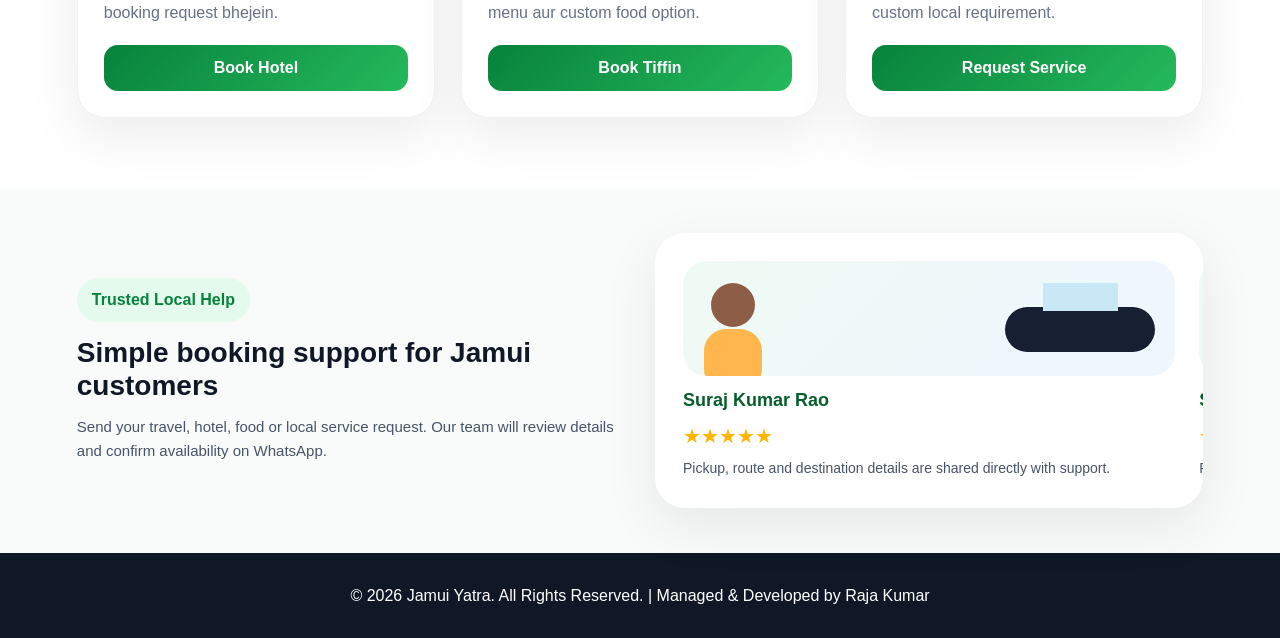
==== commit 993ba4c5: "Update index.html" ====
--- a/index.html
+++ b/index.html
@@ -565,37 +565,66 @@
 });
 </script>
  <script>
-let deferredPrompt;
-
-window.addEventListener('beforeinstallprompt', (e) => {
-    e.preventDefault();
-    deferredPrompt = e;
-
-    document.getElementById('installAppBtn').style.display = 'inline-block';
-});
-
-document.getElementById('installAppBtn').addEventListener('click', async () => {
-
-    if (!deferredPrompt) {
-        alert("Install option is not available right now.");
-        return;
-    }
-
-    deferredPrompt.prompt();
-
-    const result = await deferredPrompt.userChoice;
-
-    if (result.outcome === 'accepted') {
-        console.log('App installed');
-    }
-
-    deferredPrompt = null;
-});
-</script>
- <script>
 if ("serviceWorker" in navigator) {
   navigator.serviceWorker.register("/service-worker.js");
 }
+</script>
+ <!-- Jamui Yatra Install Popup -->
+<div id="installPopup" style="display:none;position:fixed;left:15px;right:15px;bottom:20px;z-index:99999;background:#fff;border-radius:18px;padding:20px;box-shadow:0 8px 35px rgba(0,0,0,.25);text-align:center;max-width:500px;margin:auto;">
+
+    <button onclick="closeInstallPopup()"
+        style="position:absolute;right:12px;top:8px;border:0;background:#eee;border-radius:50%;width:32px;height:32px;font-size:18px;cursor:pointer;">
+        ×
+    </button>
+
+    <h3 style="color:#07823c;margin-bottom:12px;">
+        🙏 JamuiYatra.In में आपका स्वागत है
+    </h3>
+
+    <p style="margin:10px 0 18px;color:#555;line-height:1.7;">
+        आपकी यात्रा मंगलमय हो। 🚖
+
+        <br><br>
+
+        Jamui Yatra पर आप Auto, Toto, Four Wheeler, Hotel Booking,
+        Tiffin Service तथा अन्य स्थानीय सेवाओं की बुकिंग आसानी से कर सकते हैं.
+
+        <br><br>
+
+        हम आपको सुरक्षित, सुविधाजनक और भरोसेमंद सेवाएँ प्रदान करने के लिए सदैव तत्पर हैं।
+
+        <br><br>
+
+        📱 बेहतर अनुभव और तेज़ बुकिंग के लिए Jamui Yatra App Install करें।
+    </p>
+
+    <button onclick="document.getElementById('installAppBtn').click()"
+        style="background:#07823c;color:white;border:0;border-radius:12px;padding:13px 24px;font-size:16px;font-weight:bold;cursor:pointer;">
+        📲 Install App
+    </button>
+
+</div>
+
+<script>
+function closeInstallPopup() {
+    localStorage.setItem("jy_popup_closed", Date.now());
+    document.getElementById("installPopup").style.display = "none";
+}
+
+window.addEventListener("load", function() {
+
+    setTimeout(function() {
+
+        const closedTime = localStorage.getItem("jy_popup_closed");
+        const oneDay = 24 * 60 * 60 * 1000;
+
+        if (!closedTime || (Date.now() - closedTime > oneDay)) {
+            document.getElementById("installPopup").style.display = "block";
+        }
+
+    }, 5000);
+
+});
 </script>
 </body>
 </html>
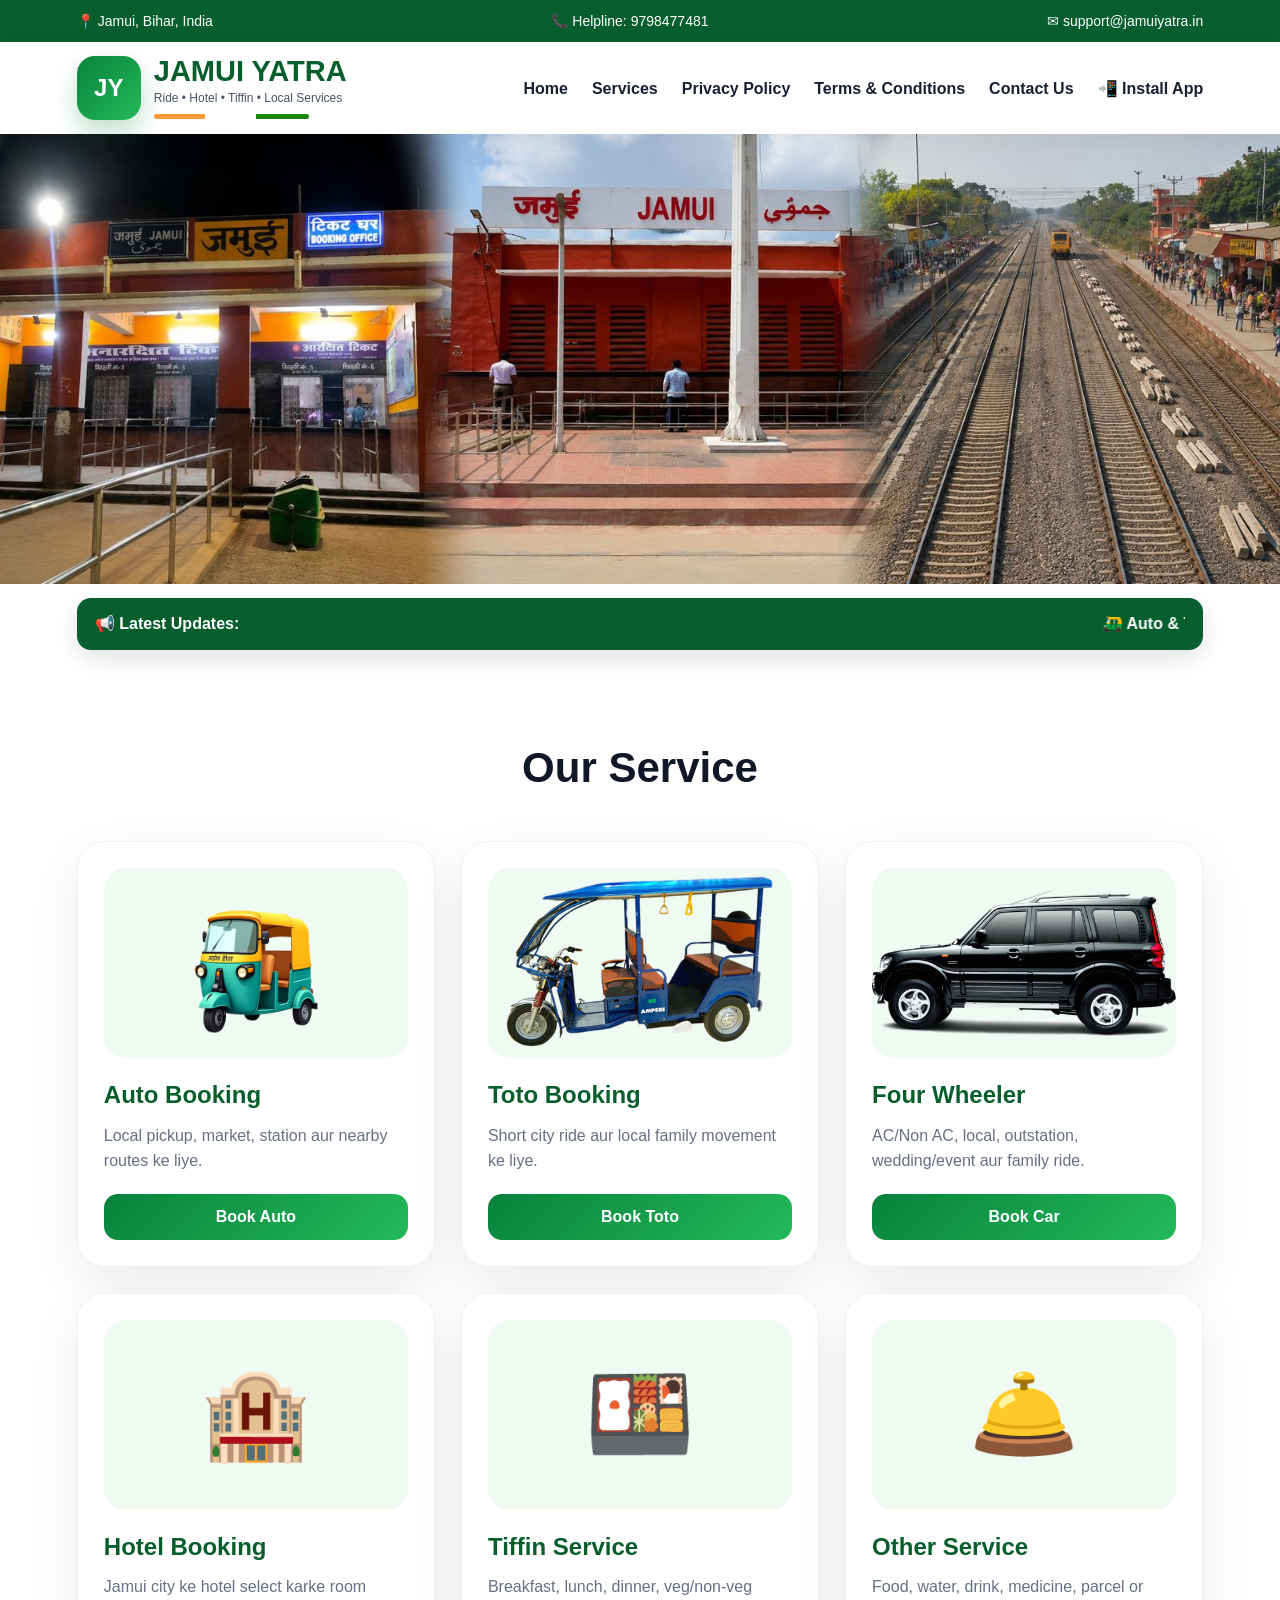
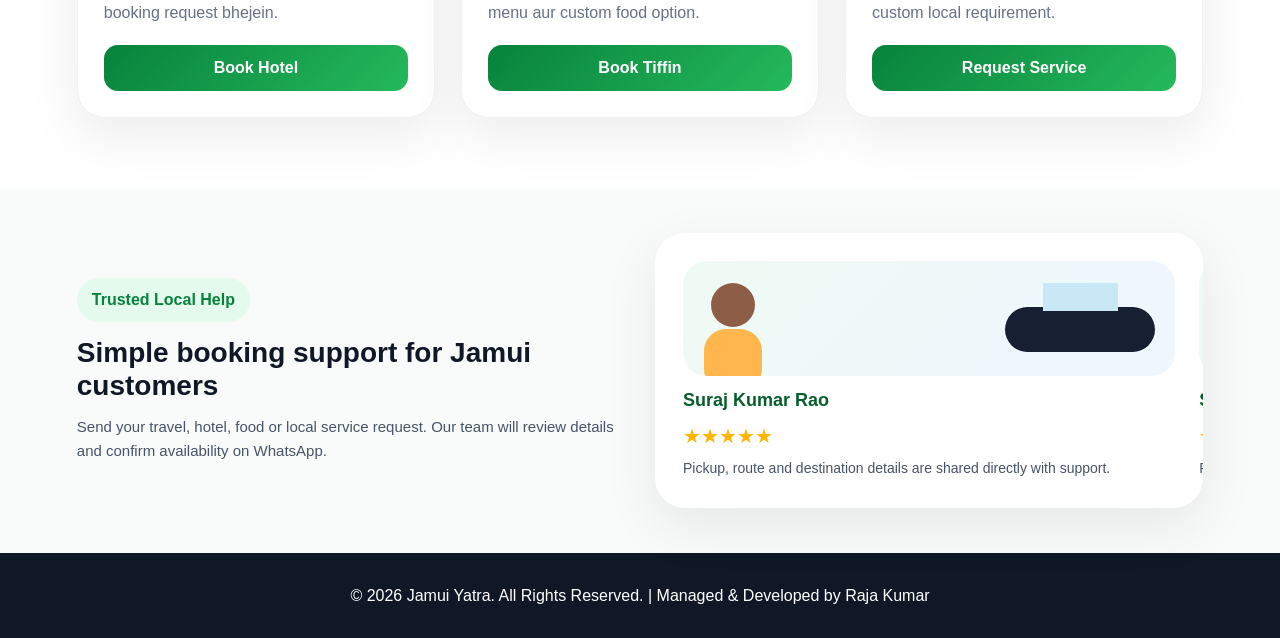
==== commit 0e233bac: "Update index.html" ====
--- a/index.html
+++ b/index.html
@@ -598,32 +598,57 @@
         📱 बेहतर अनुभव और तेज़ बुकिंग के लिए Jamui Yatra App Install करें।
     </p>
 
-    <button onclick="document.getElementById('installAppBtn').click()"
-        style="background:#07823c;color:white;border:0;border-radius:12px;padding:13px 24px;font-size:16px;font-weight:bold;cursor:pointer;">
-        📲 Install App
-    </button>
+    <button onclick="runInstallApp()"
+style="background:#07823c;color:white;border:0;border-radius:12px;padding:13px 24px;font-size:16px;font-weight:bold;cursor:pointer;">
+📲 Install App
+</button>
 
 </div>
 
 <script>
+let deferredPrompt = null;
+
+window.addEventListener("beforeinstallprompt", function(e) {
+    e.preventDefault();
+    deferredPrompt = e;
+});
+
+function runInstallApp() {
+    if (!deferredPrompt) {
+        alert("Install option abhi available nahi hai. Chrome browser me website open karein, ya app already installed ho sakta hai.");
+        return;
+    }
+
+    deferredPrompt.prompt();
+
+    deferredPrompt.userChoice.then(function(choiceResult) {
+        deferredPrompt = null;
+        document.getElementById("installPopup").style.display = "none";
+    });
+}
+
+const headerInstallBtn = document.getElementById("installAppBtn");
+if (headerInstallBtn) {
+    headerInstallBtn.addEventListener("click", function(e) {
+        e.preventDefault();
+        runInstallApp();
+    });
+}
+
 function closeInstallPopup() {
     localStorage.setItem("jy_popup_closed", Date.now());
     document.getElementById("installPopup").style.display = "none";
 }
 
 window.addEventListener("load", function() {
-
     setTimeout(function() {
-
         const closedTime = localStorage.getItem("jy_popup_closed");
         const oneDay = 24 * 60 * 60 * 1000;
 
         if (!closedTime || (Date.now() - closedTime > oneDay)) {
             document.getElementById("installPopup").style.display = "block";
         }
-
     }, 5000);
-
 });
 </script>
 </body>
